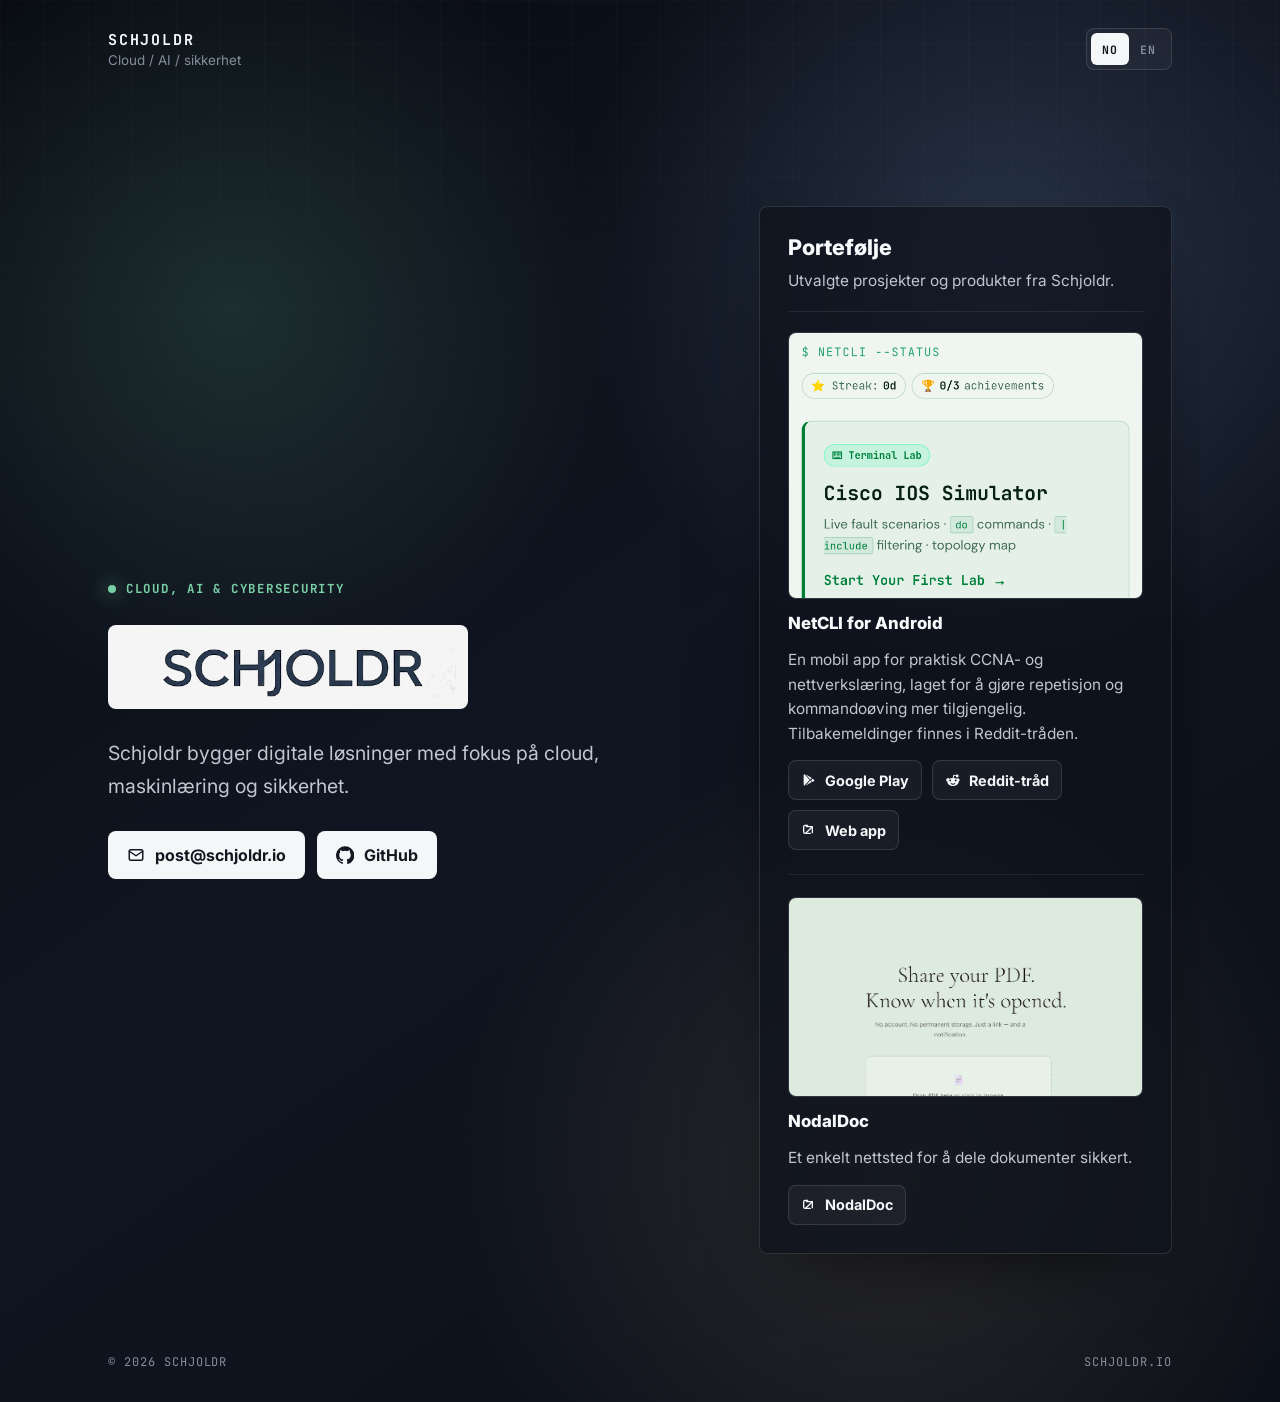
==== index.html @ 34bbbb9c "Move GitHub link to contact actions" ====
<!DOCTYPE html>
<html lang="no">
<head>
  <meta charset="UTF-8" />
  <meta name="viewport" content="width=device-width, initial-scale=1.0" />
  <title>Schjoldr</title>
  <meta name="description" content="Schjoldr bygger digitale løsninger med fokus på cloud, maskinlæring og sikkerhet." />
  <meta name="robots" content="noindex" />

  <meta property="og:title" content="Schjoldr" />
  <meta property="og:description" content="Digitale løsninger med fokus på cloud, maskinlæring og sikkerhet." />
  <meta property="og:type" content="website" />
  <meta property="og:url" content="https://schjoldr.io" />
  <meta property="og:image" content="https://schjoldr.io/assets/images/SCHJOLDR_logo.png" />

  <link rel="icon" type="image/png" href="assets/images/SCHJOLDR_logo.png" />
  <link rel="apple-touch-icon" href="assets/images/SCHJOLDR_logo.png" />

  <link rel="preconnect" href="https://fonts.googleapis.com" />
  <link rel="preconnect" href="https://fonts.gstatic.com" crossorigin />
  <link href="https://fonts.googleapis.com/css2?family=Inter:wght@400;500;600;700;800&family=JetBrains+Mono:wght@500;700&display=swap" rel="stylesheet" />

  <style>
    :root {
      --bg: #0a0d14;
      --panel: rgba(14, 18, 28, 0.72);
      --panel-strong: rgba(243, 239, 230, 0.96);
      --text: #f5f6f8;
      --text-soft: #c1c6d0;
      --text-dim: #858c9c;
      --ink: #141720;
      --border: rgba(255, 255, 255, 0.12);
      --accent: #8ab0e0;
      --gold: #c9b089;
      --green: #7ad0a6;
      --shadow: 0 30px 80px -42px rgba(0, 0, 0, 0.9);
    }

    * {
      box-sizing: border-box;
      margin: 0;
      padding: 0;
    }

    html {
      min-height: 100%;
      background: var(--bg);
    }

    body {
      min-height: 100vh;
      font-family: "Inter", -apple-system, BlinkMacSystemFont, "Segoe UI", sans-serif;
      color: var(--text);
      background:
        radial-gradient(circle at 18% 22%, rgba(122, 208, 166, 0.16), transparent 26%),
        radial-gradient(circle at 78% 18%, rgba(138, 176, 224, 0.20), transparent 28%),
        radial-gradient(circle at 70% 84%, rgba(201, 176, 137, 0.15), transparent 30%),
        linear-gradient(145deg, #080b12 0%, #101521 48%, #0b0f17 100%);
      -webkit-font-smoothing: antialiased;
      overflow-x: hidden;
    }

    body::before {
      content: "";
      position: fixed;
      inset: 0;
      pointer-events: none;
      background-image:
        linear-gradient(rgba(255, 255, 255, 0.035) 1px, transparent 1px),
        linear-gradient(90deg, rgba(255, 255, 255, 0.035) 1px, transparent 1px);
      background-size: 44px 44px;
      mask-image: linear-gradient(to bottom, rgba(0, 0, 0, 0.58), transparent 70%);
    }

    .page {
      position: relative;
      z-index: 1;
      min-height: 100vh;
      display: grid;
      grid-template-rows: auto auto 1fr;
      align-content: start;
      gap: 28px;
      width: 100%;
      max-width: 1120px;
      margin: 0 auto;
      padding: 28px;
      overflow: hidden;
    }

    header,
    footer {
      display: flex;
      align-items: center;
      justify-content: space-between;
      gap: 18px;
    }

    .header-actions {
      display: inline-flex;
      align-items: center;
      gap: 12px;
    }

    .brand {
      display: inline-flex;
      align-items: center;
      color: inherit;
      text-decoration: none;
    }

    .brand-text {
      display: grid;
      gap: 2px;
    }

    .brand-name {
      font-family: "JetBrains Mono", monospace;
      font-size: 0.94rem;
      font-weight: 700;
      letter-spacing: 0.12em;
    }

    .brand-status {
      color: var(--text-dim);
      font-size: 0.84rem;
    }

    .language-toggle {
      display: inline-flex;
      align-items: center;
      min-height: 42px;
      padding: 4px;
      border: 1px solid var(--border);
      border-radius: 8px;
      background: rgba(255, 255, 255, 0.035);
    }

    .language-toggle button {
      min-width: 38px;
      min-height: 32px;
      padding: 0 10px;
      color: var(--text-dim);
      font: 700 0.72rem "JetBrains Mono", monospace;
      letter-spacing: 0.08em;
      text-transform: uppercase;
      border: 0;
      border-radius: 6px;
      background: transparent;
      cursor: pointer;
    }

    .language-toggle button[aria-pressed="true"] {
      color: var(--ink);
      background: var(--text);
    }

    main {
      display: grid;
      align-items: center;
      grid-template-columns: minmax(0, 1.05fr) minmax(320px, 0.75fr);
      gap: clamp(32px, 6vw, 72px);
      padding: clamp(72px, 12vh, 150px) 0 clamp(56px, 8vh, 100px);
    }

    main > * {
      min-width: 0;
    }

    .hero {
      display: grid;
      gap: 28px;
      width: 100%;
    }

    .eyebrow {
      display: inline-flex;
      align-items: center;
      width: fit-content;
      gap: 10px;
      color: var(--green);
      font-family: "JetBrains Mono", monospace;
      font-size: 0.78rem;
      font-weight: 700;
      letter-spacing: 0.14em;
      text-transform: uppercase;
    }

    .eyebrow::before {
      content: "";
      width: 8px;
      height: 8px;
      border-radius: 999px;
      background: var(--green);
      box-shadow: 0 0 18px rgba(122, 208, 166, 0.92);
    }

    h1 {
      max-width: 780px;
      font-size: clamp(3rem, 8vw, 6.6rem);
      line-height: 0.96;
      font-weight: 800;
      letter-spacing: 0;
      overflow-wrap: break-word;
    }

    .highlight {
      color: var(--accent);
    }

    .sr-only {
      position: absolute;
      width: 1px;
      height: 1px;
      padding: 0;
      margin: -1px;
      overflow: hidden;
      clip: rect(0, 0, 0, 0);
      white-space: nowrap;
      border: 0;
    }

    .hero-wordmark {
      display: grid;
      place-items: center;
      width: min(100%, 360px);
      max-width: 100%;
      padding: 10px 12px;
      background: rgba(255, 255, 255, 0.96);
      border-radius: 8px;
      box-shadow: 0 24px 70px -42px rgba(245, 246, 248, 0.55);
      overflow: hidden;
    }

    .hero-wordmark img {
      display: block;
      width: 100%;
      height: auto;
    }

    .lead {
      width: 100%;
      max-width: 620px;
      color: var(--text-soft);
      font-size: clamp(1.05rem, 2vw, 1.22rem);
      line-height: 1.7;
      overflow-wrap: break-word;
    }

    .actions {
      display: flex;
      flex-wrap: wrap;
      gap: 12px;
    }

    .button {
      display: inline-flex;
      align-items: center;
      justify-content: center;
      gap: 10px;
      min-width: 0;
      min-height: 48px;
      padding: 0 18px;
      color: var(--ink);
      background: var(--text);
      border: 1px solid transparent;
      border-radius: 8px;
      font-weight: 700;
      text-decoration: none;
      transition: transform 0.2s ease, box-shadow 0.2s ease, border-color 0.2s ease;
    }

    .button:hover {
      transform: translateY(-2px);
      box-shadow: 0 18px 38px -24px rgba(245, 246, 248, 0.88);
    }

    .button.secondary {
      color: var(--text);
      background: rgba(255, 255, 255, 0.06);
      border-color: var(--border);
    }

    .button.secondary:hover {
      border-color: rgba(138, 176, 224, 0.58);
      box-shadow: 0 18px 38px -24px rgba(138, 176, 224, 0.7);
    }

    .button.pending {
      color: var(--text-dim);
      background: rgba(255, 255, 255, 0.035);
      border-color: rgba(255, 255, 255, 0.08);
      cursor: default;
    }

    .button.pending:hover {
      transform: none;
      box-shadow: none;
    }

    .button svg {
      width: 18px;
      height: 18px;
      flex: 0 0 auto;
    }

    .signal {
      position: relative;
      display: grid;
      gap: 18px;
      align-self: center;
      padding: clamp(18px, 3vw, 28px);
      background: var(--panel);
      border: 1px solid var(--border);
      border-radius: 8px;
      box-shadow: var(--shadow);
      backdrop-filter: blur(18px);
      overflow: hidden;
    }

    .portfolio-header {
      display: grid;
      gap: 8px;
      padding-bottom: 18px;
      border-bottom: 1px solid rgba(255, 255, 255, 0.08);
    }

    .portfolio-header h2 {
      color: #f8fafc;
      font-size: 1.35rem;
      line-height: 1.2;
      font-weight: 800;
      letter-spacing: 0;
    }

    .portfolio-header p {
      color: var(--text-soft);
      font-size: 0.96rem;
      line-height: 1.6;
    }

    .app-card {
      display: grid;
      gap: 14px;
      padding-top: 2px;
    }

    .app-card + .app-card {
      margin-top: 6px;
      border-top: 1px solid rgba(255, 255, 255, 0.08);
      padding-top: 22px;
    }

    .project-image {
      display: block;
      width: 100%;
      aspect-ratio: 16 / 9;
      object-fit: cover;
      object-position: top center;
      border: 1px solid rgba(255, 255, 255, 0.10);
      border-radius: 8px;
      background: rgba(255, 255, 255, 0.04);
    }

    .project-image-phone {
      aspect-ratio: 4 / 3;
      object-position: center 22%;
    }

    .app-card h2 {
      color: #f8fafc;
      font-size: 1.05rem;
      line-height: 1.25;
      font-weight: 800;
      letter-spacing: 0;
    }

    .app-card p {
      color: var(--text-soft);
      font-size: 0.96rem;
      line-height: 1.6;
    }

    .mini-actions {
      display: flex;
      flex-wrap: wrap;
      gap: 10px;
    }

    .mini-link {
      display: inline-flex;
      align-items: center;
      justify-content: center;
      gap: 8px;
      min-height: 40px;
      padding: 0 12px;
      color: var(--text);
      text-decoration: none;
      font-size: 0.9rem;
      font-weight: 700;
      border: 1px solid var(--border);
      border-radius: 8px;
      background: rgba(255, 255, 255, 0.045);
      transition: border-color 0.2s ease, background 0.2s ease, transform 0.2s ease;
    }

    .mini-link:hover {
      transform: translateY(-1px);
      border-color: rgba(122, 208, 166, 0.58);
      background: rgba(122, 208, 166, 0.09);
    }

    .mini-link svg {
      width: 16px;
      height: 16px;
      flex: 0 0 auto;
    }

    footer {
      color: var(--text-dim);
      font-family: "JetBrains Mono", monospace;
      font-size: 0.75rem;
      letter-spacing: 0.08em;
      text-transform: uppercase;
      align-self: end;
      padding-bottom: 4px;
    }

    footer a {
      color: inherit;
      text-decoration: none;
    }

    footer a:hover {
      color: var(--text-soft);
      text-decoration: underline;
      text-underline-offset: 3px;
    }

    @media (max-width: 820px) {
      .page {
        padding: 20px 32px 20px 20px;
      }

      header,
      footer {
        align-items: flex-start;
        flex-direction: column;
      }

      .header-actions {
        align-items: flex-start;
        flex-direction: column;
      }

      main {
        grid-template-columns: 1fr;
        padding: 36px 0 48px;
      }

    }

    @media (max-width: 520px) {
      .actions {
        display: grid;
        grid-template-columns: 1fr;
        width: min(100%, 330px);
      }

      .lead {
        width: min(100%, 330px);
        font-size: 1rem;
        line-height: 1.58;
      }

      h1 {
        font-size: clamp(2.25rem, 10.5vw, 2.85rem);
        line-height: 1.02;
        word-break: normal;
      }

      .hero-wordmark {
        width: min(100%, 300px);
        padding: 8px 10px;
      }

      .button {
        width: 100%;
      }

      .signal {
        width: min(100%, 330px);
      }

    }
  </style>
</head>
<body>
  <div class="page">
    <header>
      <a class="brand" href="https://schjoldr.io" aria-label="Schjoldr forside" data-i18n-attr="aria-label:homeLabel">
        <span class="brand-text">
          <span class="brand-name">SCHJOLDR</span>
          <span class="brand-status" data-i18n="brandStatus">Cloud / AI / sikkerhet</span>
        </span>
      </a>

      <div class="header-actions">
        <div class="language-toggle" aria-label="Velg språk">
          <button type="button" data-lang="no" aria-pressed="true">NO</button>
          <button type="button" data-lang="en" aria-pressed="false">EN</button>
        </div>

      </div>
    </header>

    <main>
      <section class="hero" aria-labelledby="title">
        <p class="eyebrow" data-i18n="eyebrow">CLOUD, AI & CYBERSECURITY</p>
        <h1 id="title" class="sr-only">SCHJOLDR</h1>
        <div class="hero-wordmark" aria-hidden="true">
          <img src="assets/images/SCHJOLDR_wordmark.png" alt="" />
        </div>
        <p class="lead" data-i18n="lead">
          Schjoldr bygger digitale løsninger med fokus på cloud, maskinlæring og sikkerhet.
        </p>

        <div class="actions" aria-label="Lenker" data-i18n-attr="aria-label:linksLabel">
          <a class="button" href="mailto:post@schjoldr.io">
            <svg viewBox="0 0 24 24" fill="none" stroke="currentColor" stroke-width="2" stroke-linecap="round" stroke-linejoin="round" aria-hidden="true">
              <rect x="3" y="5" width="18" height="14" rx="2" />
              <path d="m3 7 9 6 9-6" />
            </svg>
            post@schjoldr.io
          </a>

          <a class="button" href="https://github.com/cgarmann" target="_blank" rel="noopener noreferrer">
            <svg viewBox="0 0 24 24" fill="currentColor" aria-hidden="true">
              <path d="M12 .5a12 12 0 0 0-3.79 23.39c.6.11.82-.26.82-.58v-2.1c-3.34.73-4.04-1.42-4.04-1.42-.55-1.38-1.34-1.75-1.34-1.75-1.09-.74.08-.73.08-.73 1.2.09 1.84 1.24 1.84 1.24 1.07 1.83 2.8 1.3 3.49.99.11-.78.42-1.3.76-1.6-2.67-.3-5.47-1.33-5.47-5.92 0-1.31.47-2.38 1.24-3.22-.13-.3-.54-1.52.11-3.17 0 0 1-.32 3.3 1.23a11.43 11.43 0 0 1 6 0c2.29-1.55 3.3-1.23 3.3-1.23.65 1.65.24 2.87.12 3.17.77.84 1.23 1.91 1.23 3.22 0 4.6-2.81 5.62-5.49 5.92.43.37.82 1.1.82 2.22v3.29c0 .32.21.7.83.58A12 12 0 0 0 12 .5Z" />
            </svg>
            GitHub
          </a>

        </div>
      </section>

      <aside class="signal" aria-label="Portefølje" data-i18n-attr="aria-label:panelLabel">
        <div class="portfolio-header">
          <h2 data-i18n="portfolioTitle">Portefølje</h2>
          <p data-i18n="portfolioDescription">Utvalgte prosjekter og produkter fra Schjoldr.</p>
        </div>

        <div class="app-card">
          <img class="project-image project-image-phone" src="assets/images/netcli-preview.png" alt="NetCLI app forhåndsvisning" data-i18n-attr="alt:netcliImageAlt" />
          <h2 data-i18n="appTitle">NetCLI for Android</h2>
          <p data-i18n="appDescription">
            En mobil app for praktisk CCNA- og nettverkslæring, laget for å gjøre repetisjon og kommandoøving mer tilgjengelig. Tilbakemeldinger finnes i Reddit-tråden.
          </p>
          <div class="mini-actions" aria-label="NetCLI lenker" data-i18n-attr="aria-label:appLinksLabel">
            <a class="mini-link" href="https://play.google.com/store/apps/details?id=io.schjoldr.netcli&amp;pcampaignid=web_share" target="_blank" rel="noopener noreferrer">
              <svg viewBox="0 0 24 24" fill="currentColor" aria-hidden="true">
                <path d="M5.31 3.2A1.55 1.55 0 0 0 4 4.73v14.54c0 .54.28 1.03.74 1.31l8.33-8.4L5.31 3.2Zm8.73 7.99 2.19-2.2L6.67 3.51l7.37 7.68Zm2.2 3.82-2.2-2.2-7.37 7.68 9.57-5.48Zm1.15-4.95-2.38 2.4 2.38 2.4 1.78-1.02a1.55 1.55 0 0 0 0-2.76l-1.78-1.02Z" />
              </svg>
              Google Play
            </a>
            <a class="mini-link" href="https://www.reddit.com/r/ccna/comments/1t78y22/i_wanted_a_better_way_to_study_networking_on_my/" target="_blank" rel="noopener noreferrer">
              <svg viewBox="0 0 24 24" fill="currentColor" aria-hidden="true">
                <path d="M22 12.1a2.7 2.7 0 0 0-4.58-1.94 13.12 13.12 0 0 0-4.33-1.1l.73-3.44 2.39.51a2.1 2.1 0 1 0 .3-1.42l-3.09-.66a.74.74 0 0 0-.88.57l-.94 4.42a13.33 13.33 0 0 0-4.98 1.1A2.7 2.7 0 1 0 3.65 14.5c-.03.18-.05.37-.05.56 0 3.31 3.76 6 8.4 6s8.4-2.69 8.4-6c0-.19-.02-.38-.05-.56A2.7 2.7 0 0 0 22 12.1ZM7.86 14.1a1.38 1.38 0 1 1 0-2.76 1.38 1.38 0 0 1 0 2.76Zm7.36 3.85c-.92.92-2.69.99-3.22.99s-2.3-.07-3.22-.99a.74.74 0 1 1 1.05-1.05c.42.42 1.47.56 2.17.56s1.75-.14 2.17-.56a.74.74 0 0 1 1.05 1.05Zm.92-3.85a1.38 1.38 0 1 1 0-2.76 1.38 1.38 0 0 1 0 2.76Z" />
              </svg>
              <span data-i18n="redditLink">Reddit-tråd</span>
            </a>
            <a class="mini-link" href="https://ciscolearn.schjoldr.io/" target="_blank" rel="noopener noreferrer">
              <svg viewBox="0 0 24 24" fill="none" stroke="currentColor" stroke-width="2" stroke-linecap="round" stroke-linejoin="round" aria-hidden="true">
                <path d="M7 17 17 7" />
                <path d="M8 7h9v9" />
                <path d="M14 17H6a2 2 0 0 1-2-2V7a2 2 0 0 1 2-2h4" />
              </svg>
              Web app
            </a>
          </div>
        </div>

        <div class="app-card">
          <img class="project-image" src="assets/images/nodaldoc-preview.png" alt="NodalDoc forhåndsvisning" data-i18n-attr="alt:nodalImageAlt" />
          <h2 data-i18n="nodalTitle">NodalDoc</h2>
          <p data-i18n="nodalDescription">
            Et enkelt nettsted for å dele dokumenter sikkert.
          </p>
          <div class="mini-actions" aria-label="NodalDoc lenker" data-i18n-attr="aria-label:nodalLinksLabel">
            <a class="mini-link" href="https://www.nodaldoc.io/" target="_blank" rel="noopener noreferrer">
              <svg viewBox="0 0 24 24" fill="none" stroke="currentColor" stroke-width="2" stroke-linecap="round" stroke-linejoin="round" aria-hidden="true">
                <path d="M7 17 17 7" />
                <path d="M8 7h9v9" />
                <path d="M14 17H6a2 2 0 0 1-2-2V7a2 2 0 0 1 2-2h4" />
              </svg>
              NodalDoc
            </a>
          </div>
        </div>
      </aside>
    </main>

    <footer>
      <span>© 2026 SCHJOLDR</span>
      <span>schjoldr.io</span>
    </footer>
  </div>
  <script>
    const translations = {
      no: {
        documentTitle: "Schjoldr",
        metaDescription: "Schjoldr bygger digitale løsninger med fokus på cloud, maskinlæring og sikkerhet.",
        brandStatus: "Cloud / AI / sikkerhet",
        eyebrow: "CLOUD, AI & CYBERSECURITY",
        lead: "Schjoldr bygger digitale løsninger med fokus på cloud, maskinlæring og sikkerhet.",
        portfolioTitle: "Portefølje",
        portfolioDescription: "Utvalgte prosjekter og produkter fra Schjoldr.",
        appTitle: "NetCLI for Android",
        appDescription: "En mobil app for praktisk CCNA- og nettverkslæring, laget for å gjøre repetisjon og kommandoøving mer tilgjengelig. Tilbakemeldinger finnes i Reddit-tråden.",
        netcliImageAlt: "NetCLI app forhåndsvisning",
        redditLink: "Reddit-tråd",
        appLinksLabel: "NetCLI lenker",
        nodalTitle: "NodalDoc",
        nodalDescription: "Et enkelt nettsted for å dele dokumenter sikkert.",
        nodalImageAlt: "NodalDoc forhåndsvisning",
        nodalLinksLabel: "NodalDoc lenker",
        linksLabel: "Lenker",
        languageLabel: "Velg språk",
        homeLabel: "Schjoldr forside",
        panelLabel: "Portefølje"
      },
      en: {
        documentTitle: "Schjoldr",
        metaDescription: "Schjoldr builds digital solutions with a focus on cloud, machine learning, and security.",
        brandStatus: "Cloud / AI / security",
        eyebrow: "CLOUD, AI & CYBERSECURITY",
        lead: "Schjoldr builds digital solutions with a focus on cloud, machine learning, and security.",
        portfolioTitle: "Portfolio",
        portfolioDescription: "Selected projects and products from Schjoldr.",
        appTitle: "NetCLI for Android",
        appDescription: "A mobile app for practical CCNA networking study, built to make review and command practice easier to access. User feedback is available in the Reddit thread.",
        netcliImageAlt: "NetCLI app preview",
        redditLink: "Reddit thread",
        appLinksLabel: "NetCLI links",
        nodalTitle: "NodalDoc",
        nodalDescription: "A lightweight site for sharing documents clearly and securely.",
        nodalImageAlt: "NodalDoc preview",
        nodalLinksLabel: "NodalDoc links",
        linksLabel: "Links",
        languageLabel: "Choose language",
        homeLabel: "Schjoldr home",
        panelLabel: "Portfolio"
      }
    };

    const languageButtons = document.querySelectorAll("[data-lang]");
    const metaDescription = document.querySelector('meta[name="description"]');

    function setLanguage(language) {
      const selected = translations[language] ? language : "no";
      const copy = translations[selected];

      document.documentElement.lang = selected;
      document.title = copy.documentTitle;
      metaDescription?.setAttribute("content", copy.metaDescription);

      document.querySelectorAll("[data-i18n]").forEach((element) => {
        element.textContent = copy[element.dataset.i18n];
      });

      document.querySelectorAll("[data-i18n-attr]").forEach((element) => {
        element.dataset.i18nAttr.split(",").forEach((pair) => {
          const [attribute, key] = pair.split(":");
          element.setAttribute(attribute, copy[key]);
        });
      });

      document.querySelector(".language-toggle")?.setAttribute("aria-label", copy.languageLabel);

      languageButtons.forEach((button) => {
        button.setAttribute("aria-pressed", String(button.dataset.lang === selected));
      });

      localStorage.setItem("schjoldr-language", selected);
    }

    languageButtons.forEach((button) => {
      button.addEventListener("click", () => setLanguage(button.dataset.lang));
    });

    setLanguage(localStorage.getItem("schjoldr-language") || "no");
  </script>
</body>
</html>
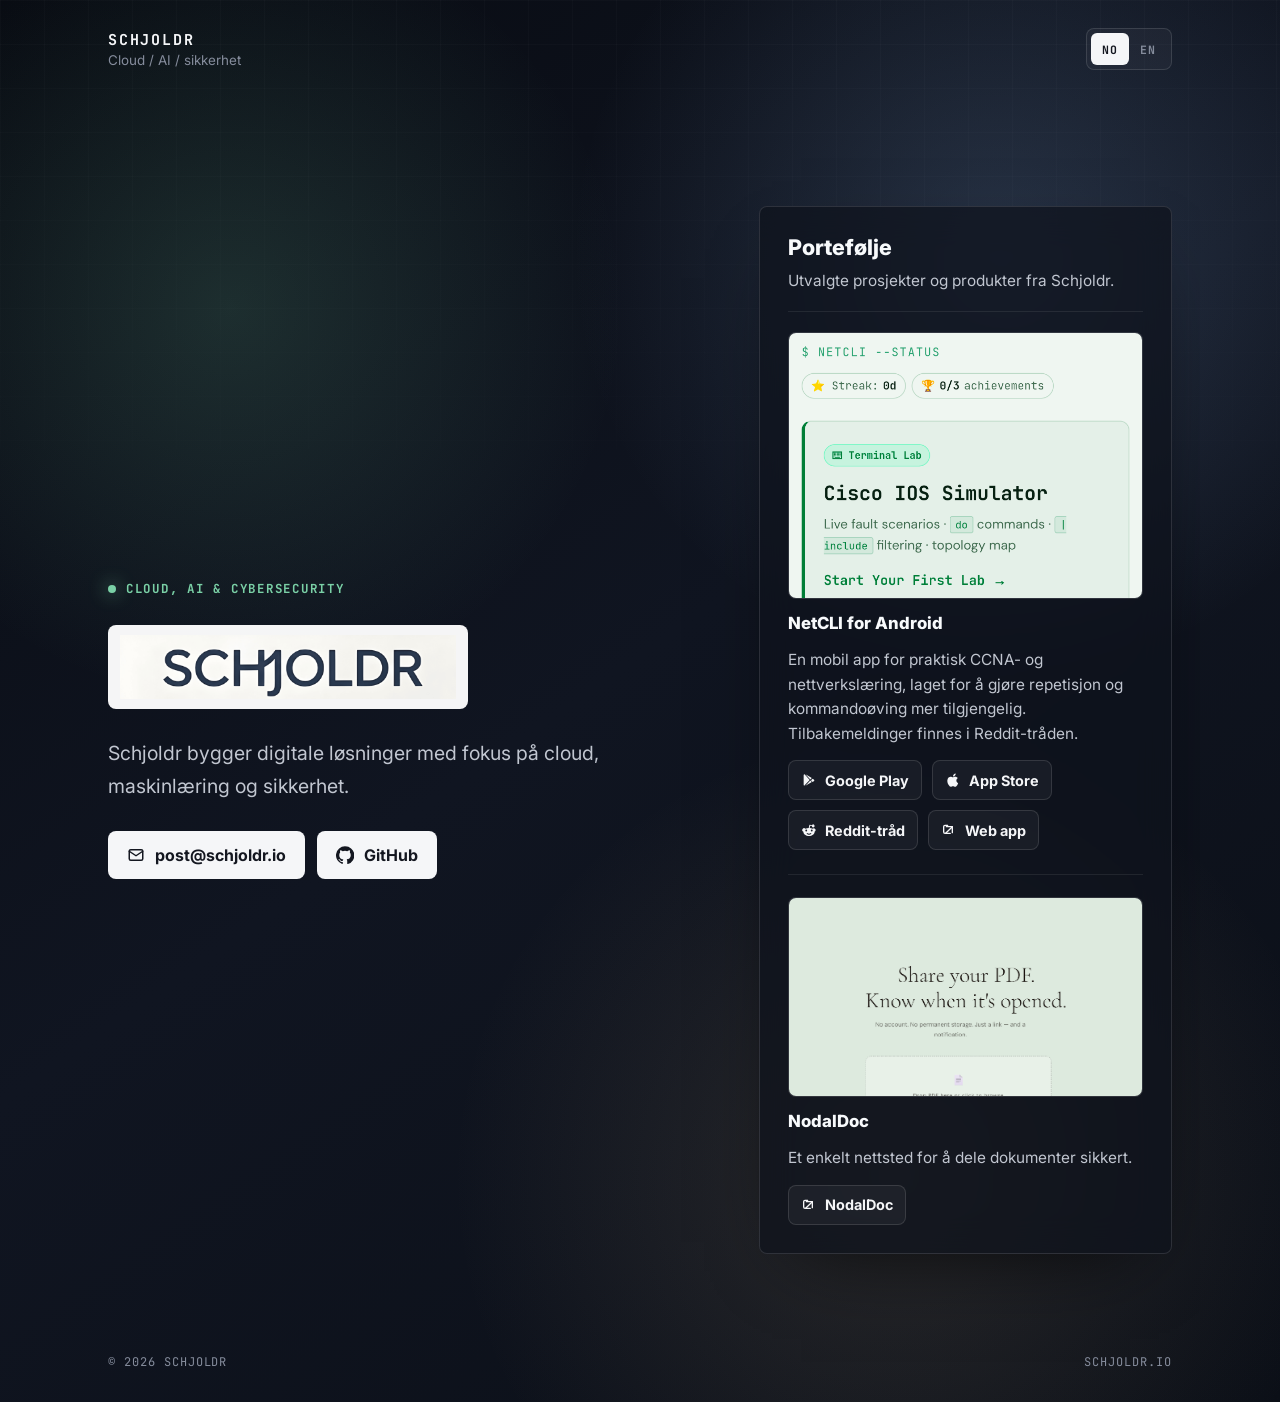
==== commit 8517f62c: "Add NetCLI App Store link" ====
--- a/index.html
+++ b/index.html
@@ -561,6 +561,12 @@
                 <path d="M5.31 3.2A1.55 1.55 0 0 0 4 4.73v14.54c0 .54.28 1.03.74 1.31l8.33-8.4L5.31 3.2Zm8.73 7.99 2.19-2.2L6.67 3.51l7.37 7.68Zm2.2 3.82-2.2-2.2-7.37 7.68 9.57-5.48Zm1.15-4.95-2.38 2.4 2.38 2.4 1.78-1.02a1.55 1.55 0 0 0 0-2.76l-1.78-1.02Z" />
               </svg>
               Google Play
+            </a>
+            <a class="mini-link" href="https://apps.apple.com/app/netcli-network-cli-trainer/id6770298746" target="_blank" rel="noopener noreferrer">
+              <svg viewBox="0 0 24 24" fill="currentColor" aria-hidden="true">
+                <path d="M17.05 12.86c-.03-2.54 2.08-3.77 2.18-3.83-1.19-1.74-3.03-1.98-3.67-2-1.55-.16-3.05.93-3.84.93-.8 0-2.02-.91-3.32-.88-1.68.03-3.25.99-4.11 2.51-1.77 3.07-.45 7.59 1.25 10.07.85 1.21 1.84 2.57 3.14 2.52 1.27-.05 1.74-.81 3.27-.81 1.52 0 1.96.81 3.31.78 1.36-.02 2.22-1.22 3.04-2.44.98-1.39 1.38-2.77 1.4-2.84-.03-.01-2.66-1.02-2.69-4.01Zm-2.06-7.5c.69-.86 1.16-2.03 1.03-3.21-1 .04-2.25.69-2.98 1.54-.64.74-1.21 1.96-1.06 3.1 1.13.09 2.28-.57 2.99-1.43Z" />
+              </svg>
+              App Store
             </a>
             <a class="mini-link" href="https://www.reddit.com/r/ccna/comments/1t78y22/i_wanted_a_better_way_to_study_networking_on_my/" target="_blank" rel="noopener noreferrer">
               <svg viewBox="0 0 24 24" fill="currentColor" aria-hidden="true">
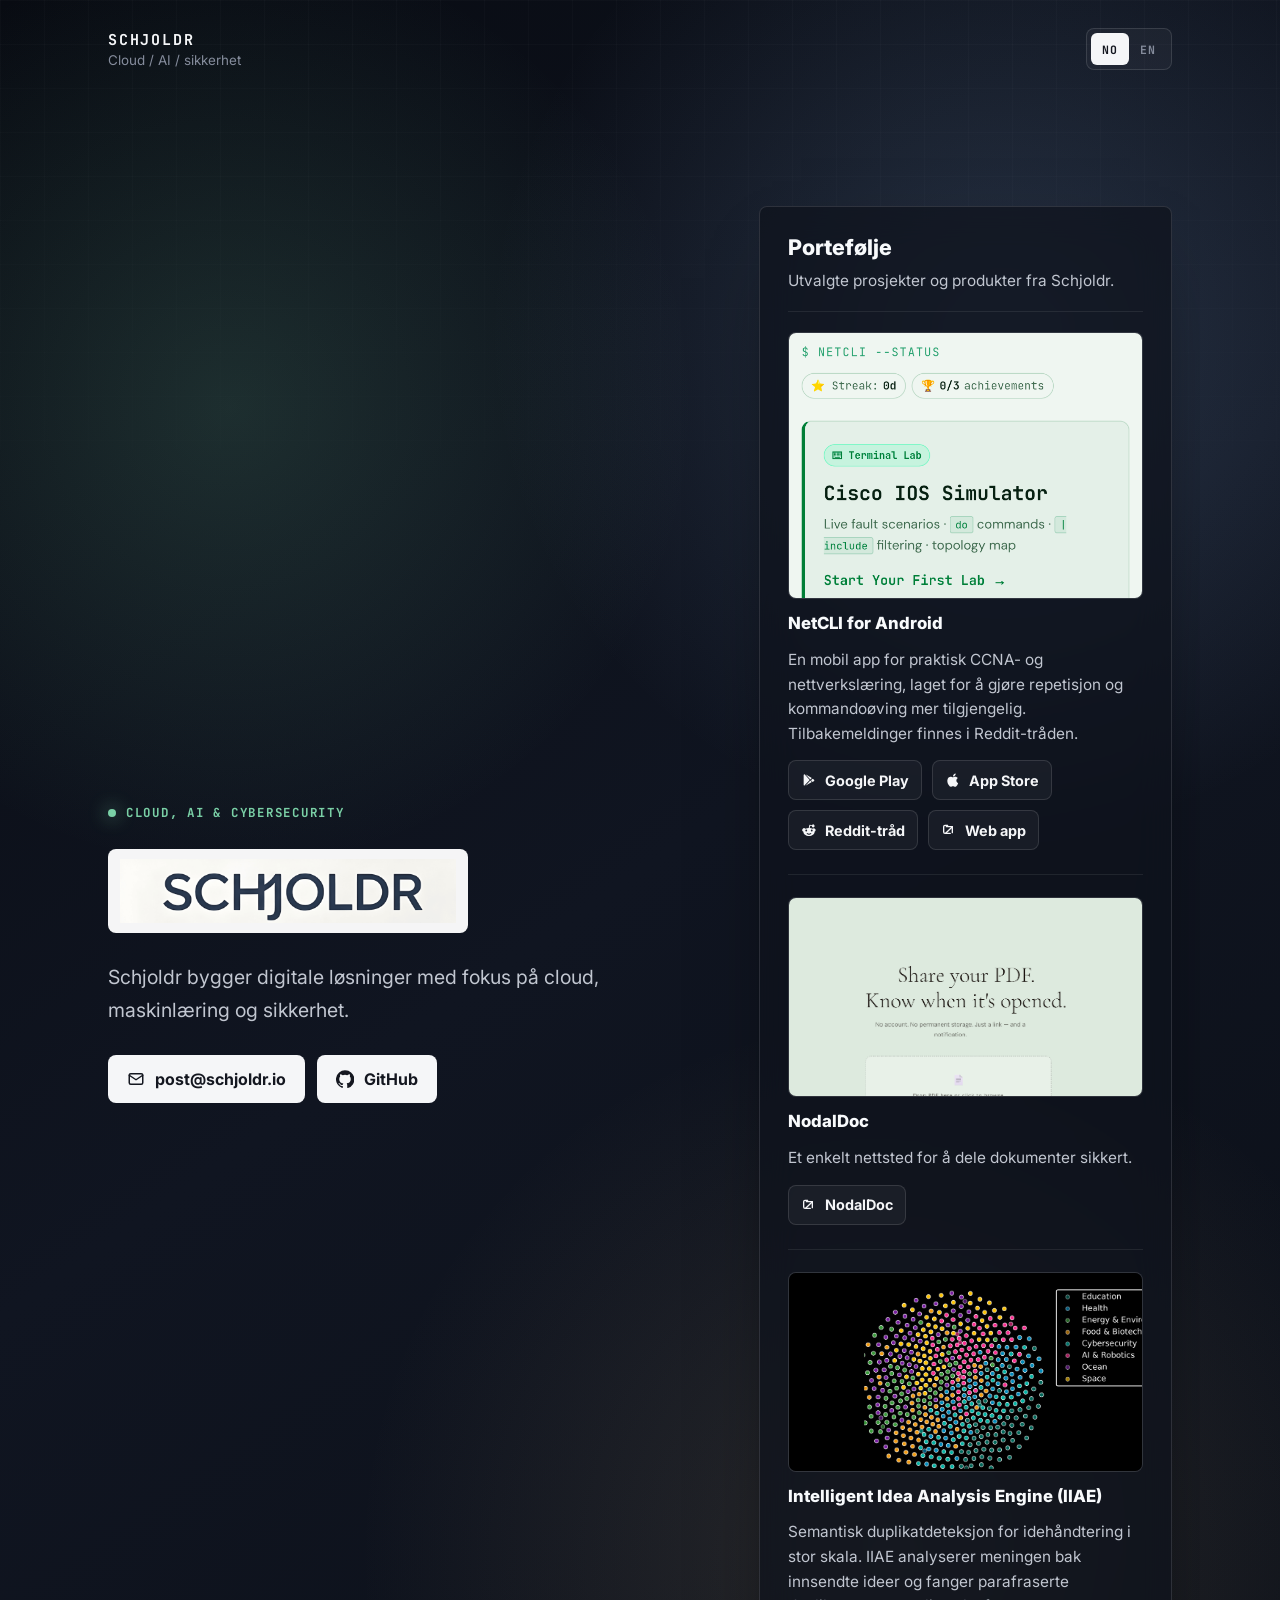
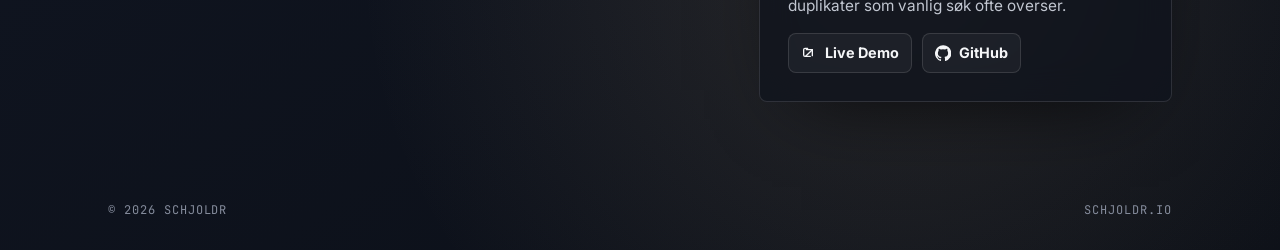
==== commit 60fb946b: "Add IIAE portfolio card" ====
--- a/index.html
+++ b/index.html
@@ -602,6 +602,30 @@
             </a>
           </div>
         </div>
+
+        <div class="app-card">
+          <img class="project-image" src="assets/images/iiae-preview.png" alt="IIAE ideanalyse forhåndsvisning" data-i18n-attr="alt:iiaeImageAlt" />
+          <h2 data-i18n="iiaeTitle">Intelligent Idea Analysis Engine (IIAE)</h2>
+          <p data-i18n="iiaeDescription">
+            Semantisk duplikatdeteksjon for idehåndtering i stor skala. IIAE analyserer meningen bak innsendte ideer og fanger parafraserte duplikater som vanlig søk ofte overser.
+          </p>
+          <div class="mini-actions" aria-label="IIAE lenker" data-i18n-attr="aria-label:iiaeLinksLabel">
+            <a class="mini-link" href="https://intelengine.streamlit.app/" target="_blank" rel="noopener noreferrer">
+              <svg viewBox="0 0 24 24" fill="none" stroke="currentColor" stroke-width="2" stroke-linecap="round" stroke-linejoin="round" aria-hidden="true">
+                <path d="M7 17 17 7" />
+                <path d="M8 7h9v9" />
+                <path d="M14 17H6a2 2 0 0 1-2-2V7a2 2 0 0 1 2-2h4" />
+              </svg>
+              Live Demo
+            </a>
+            <a class="mini-link" href="https://github.com/cgarmann/Intelligent-Idea-Analysis-Engine-IIAE" target="_blank" rel="noopener noreferrer">
+              <svg viewBox="0 0 24 24" fill="currentColor" aria-hidden="true">
+                <path d="M12 .5a12 12 0 0 0-3.79 23.39c.6.11.82-.26.82-.58v-2.1c-3.34.73-4.04-1.42-4.04-1.42-.55-1.38-1.34-1.75-1.34-1.75-1.09-.74.08-.73.08-.73 1.2.09 1.84 1.24 1.84 1.24 1.07 1.83 2.8 1.3 3.49.99.11-.78.42-1.3.76-1.6-2.67-.3-5.47-1.33-5.47-5.92 0-1.31.47-2.38 1.24-3.22-.13-.3-.54-1.52.11-3.17 0 0 1-.32 3.3 1.23a11.43 11.43 0 0 1 6 0c2.29-1.55 3.3-1.23 3.3-1.23.65 1.65.24 2.87.12 3.17.77.84 1.23 1.91 1.23 3.22 0 4.6-2.81 5.62-5.49 5.92.43.37.82 1.1.82 2.22v3.29c0 .32.21.7.83.58A12 12 0 0 0 12 .5Z" />
+              </svg>
+              GitHub
+            </a>
+          </div>
+        </div>
       </aside>
     </main>
 
@@ -629,6 +653,10 @@
         nodalDescription: "Et enkelt nettsted for å dele dokumenter sikkert.",
         nodalImageAlt: "NodalDoc forhåndsvisning",
         nodalLinksLabel: "NodalDoc lenker",
+        iiaeTitle: "Intelligent Idea Analysis Engine (IIAE)",
+        iiaeDescription: "Semantisk duplikatdeteksjon for idehåndtering i stor skala. IIAE analyserer meningen bak innsendte ideer og fanger parafraserte duplikater som vanlig søk ofte overser.",
+        iiaeImageAlt: "IIAE ideanalyse forhåndsvisning",
+        iiaeLinksLabel: "IIAE lenker",
         linksLabel: "Lenker",
         languageLabel: "Velg språk",
         homeLabel: "Schjoldr forside",
@@ -651,6 +679,10 @@
         nodalDescription: "A lightweight site for sharing documents clearly and securely.",
         nodalImageAlt: "NodalDoc preview",
         nodalLinksLabel: "NodalDoc links",
+        iiaeTitle: "Intelligent Idea Analysis Engine (IIAE)",
+        iiaeDescription: "Semantic duplicate detection for idea management at scale. IIAE analyzes the meaning of submitted ideas and catches paraphrased duplicates that keyword search often misses.",
+        iiaeImageAlt: "IIAE idea analysis preview",
+        iiaeLinksLabel: "IIAE links",
         linksLabel: "Links",
         languageLabel: "Choose language",
         homeLabel: "Schjoldr home",
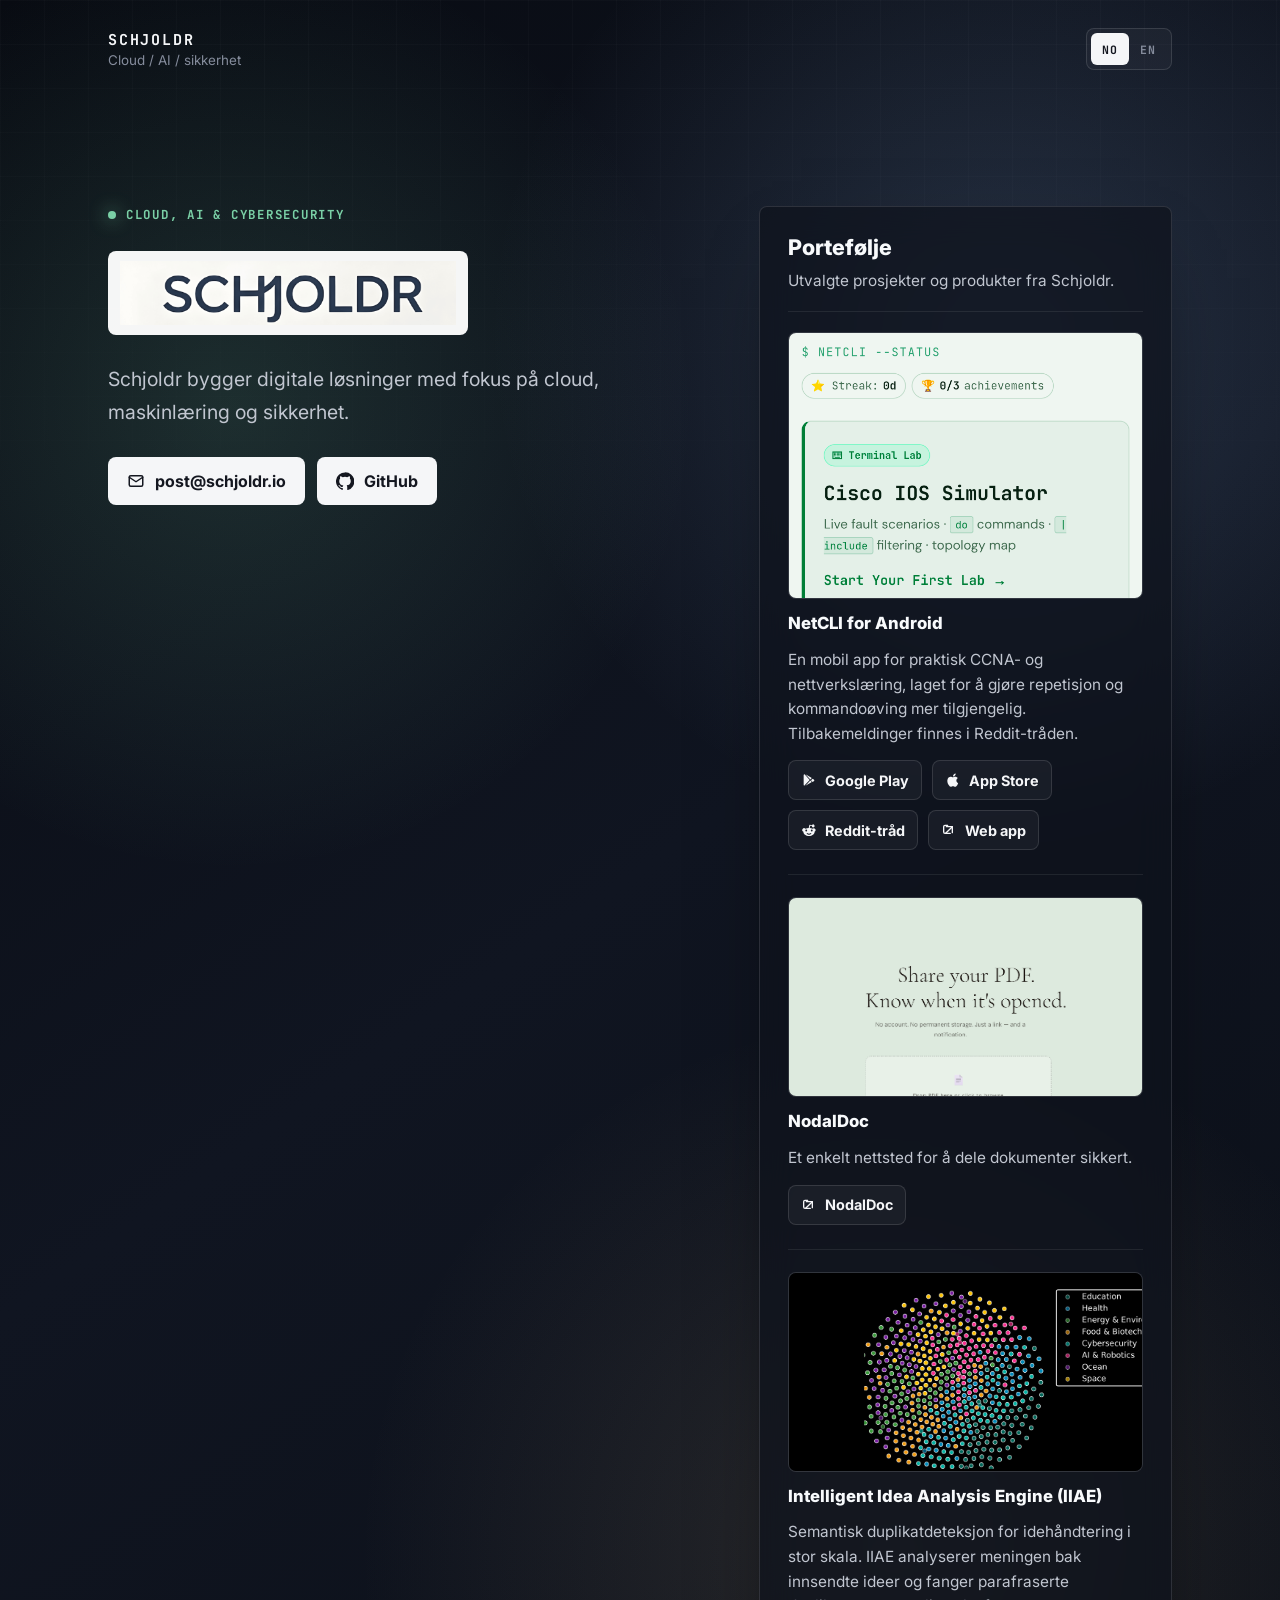
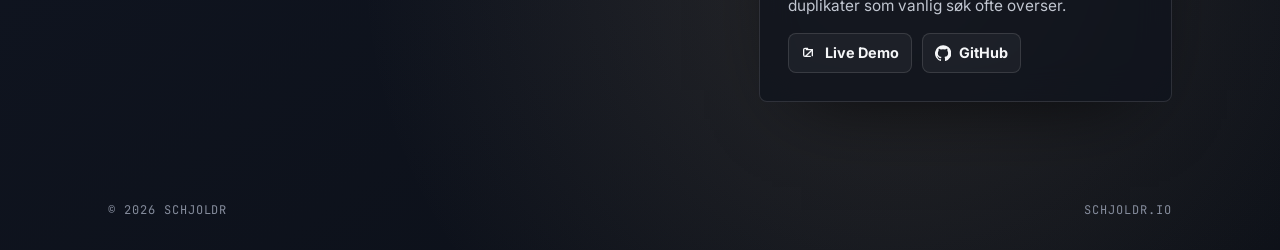
==== commit e2b40497: "Fix portfolio overflow visibility" ====
--- a/index.html
+++ b/index.html
@@ -84,7 +84,7 @@
       max-width: 1120px;
       margin: 0 auto;
       padding: 28px;
-      overflow: hidden;
+      overflow: visible;
     }
 
     header,
@@ -156,7 +156,7 @@
 
     main {
       display: grid;
-      align-items: center;
+      align-items: start;
       grid-template-columns: minmax(0, 1.05fr) minmax(320px, 0.75fr);
       gap: clamp(32px, 6vw, 72px);
       padding: clamp(72px, 12vh, 150px) 0 clamp(56px, 8vh, 100px);
@@ -307,7 +307,7 @@
       position: relative;
       display: grid;
       gap: 18px;
-      align-self: center;
+      align-self: start;
       padding: clamp(18px, 3vw, 28px);
       background: var(--panel);
       border: 1px solid var(--border);
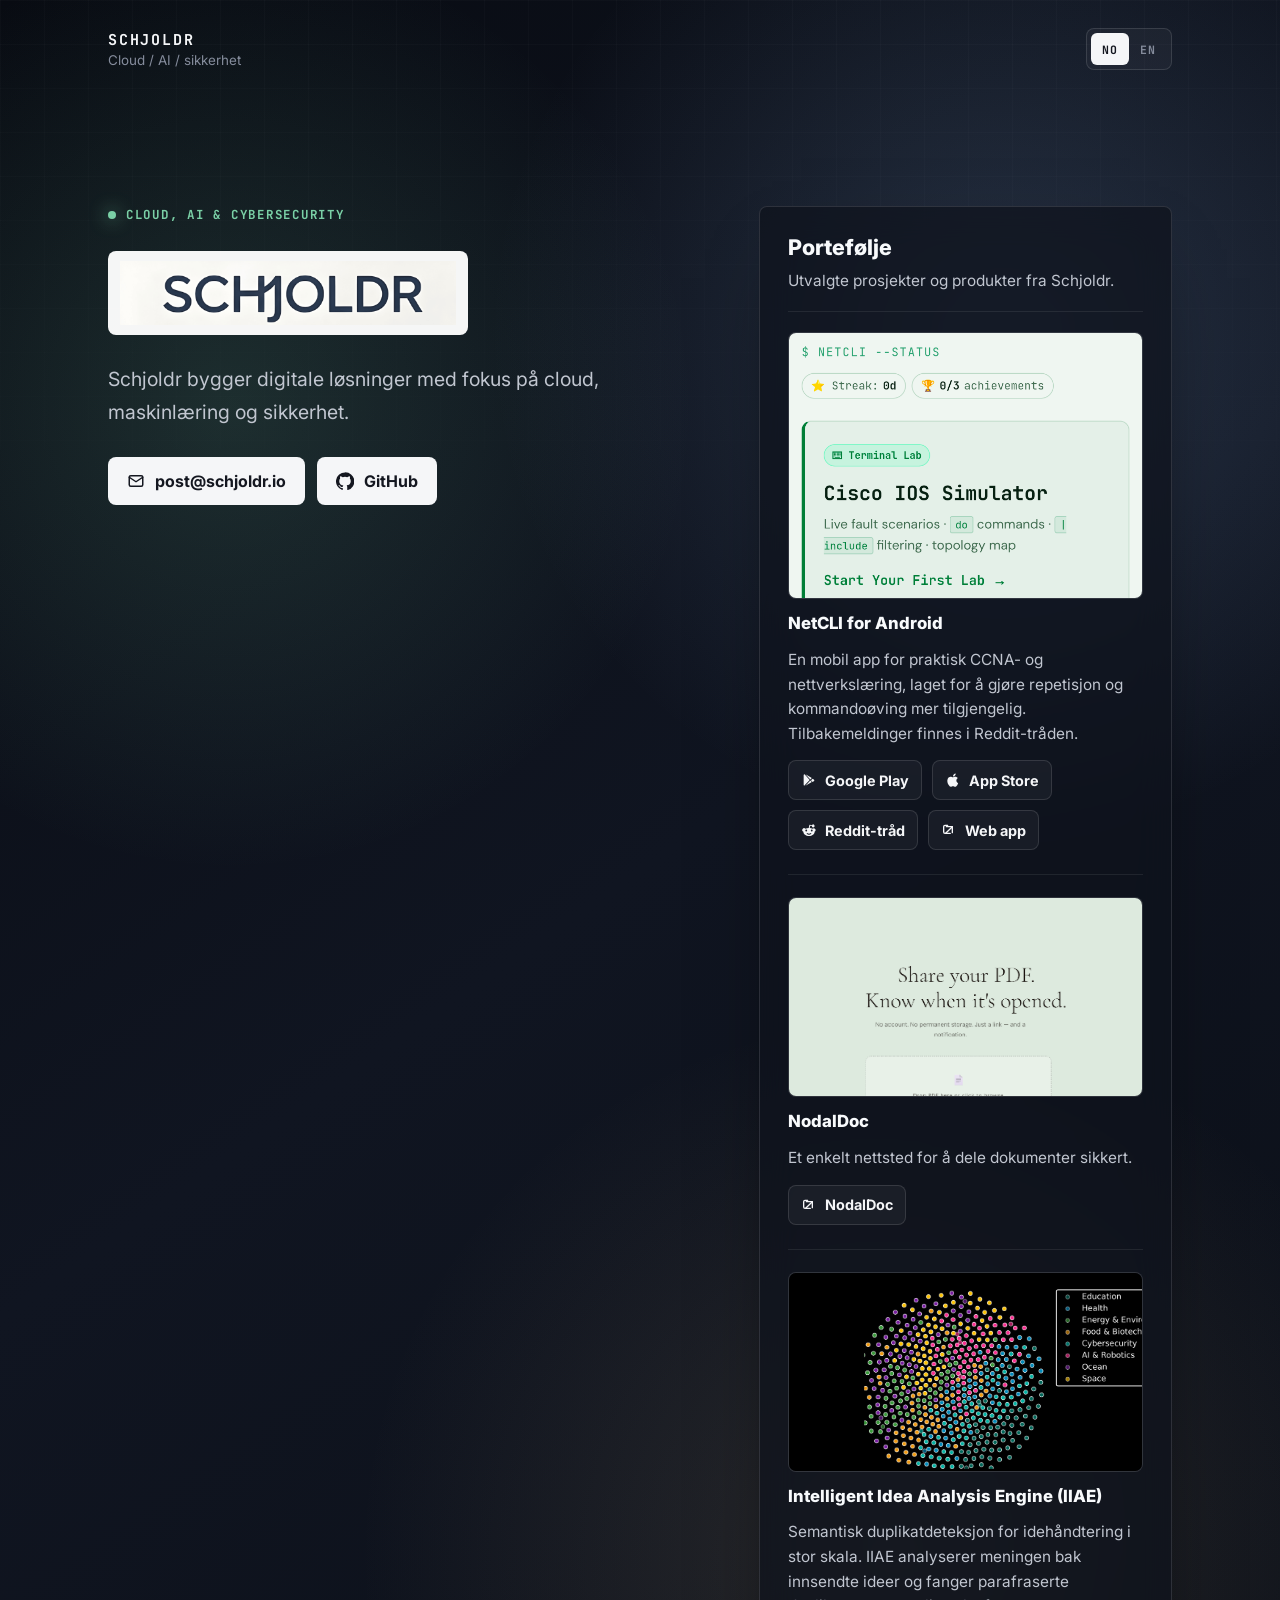
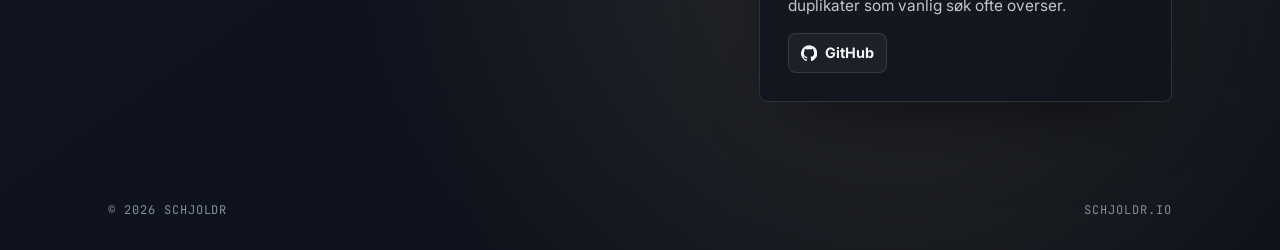
==== commit d2898d2d: "Align hero column and remove IIAE demo link" ====
--- a/index.html
+++ b/index.html
@@ -168,6 +168,7 @@
 
     .hero {
       display: grid;
+      align-self: start;
       gap: 28px;
       width: 100%;
     }
@@ -610,14 +611,6 @@
             Semantisk duplikatdeteksjon for idehåndtering i stor skala. IIAE analyserer meningen bak innsendte ideer og fanger parafraserte duplikater som vanlig søk ofte overser.
           </p>
           <div class="mini-actions" aria-label="IIAE lenker" data-i18n-attr="aria-label:iiaeLinksLabel">
-            <a class="mini-link" href="https://intelengine.streamlit.app/" target="_blank" rel="noopener noreferrer">
-              <svg viewBox="0 0 24 24" fill="none" stroke="currentColor" stroke-width="2" stroke-linecap="round" stroke-linejoin="round" aria-hidden="true">
-                <path d="M7 17 17 7" />
-                <path d="M8 7h9v9" />
-                <path d="M14 17H6a2 2 0 0 1-2-2V7a2 2 0 0 1 2-2h4" />
-              </svg>
-              Live Demo
-            </a>
             <a class="mini-link" href="https://github.com/cgarmann/Intelligent-Idea-Analysis-Engine-IIAE" target="_blank" rel="noopener noreferrer">
               <svg viewBox="0 0 24 24" fill="currentColor" aria-hidden="true">
                 <path d="M12 .5a12 12 0 0 0-3.79 23.39c.6.11.82-.26.82-.58v-2.1c-3.34.73-4.04-1.42-4.04-1.42-.55-1.38-1.34-1.75-1.34-1.75-1.09-.74.08-.73.08-.73 1.2.09 1.84 1.24 1.84 1.24 1.07 1.83 2.8 1.3 3.49.99.11-.78.42-1.3.76-1.6-2.67-.3-5.47-1.33-5.47-5.92 0-1.31.47-2.38 1.24-3.22-.13-.3-.54-1.52.11-3.17 0 0 1-.32 3.3 1.23a11.43 11.43 0 0 1 6 0c2.29-1.55 3.3-1.23 3.3-1.23.65 1.65.24 2.87.12 3.17.77.84 1.23 1.91 1.23 3.22 0 4.6-2.81 5.62-5.49 5.92.43.37.82 1.1.82 2.22v3.29c0 .32.21.7.83.58A12 12 0 0 0 12 .5Z" />
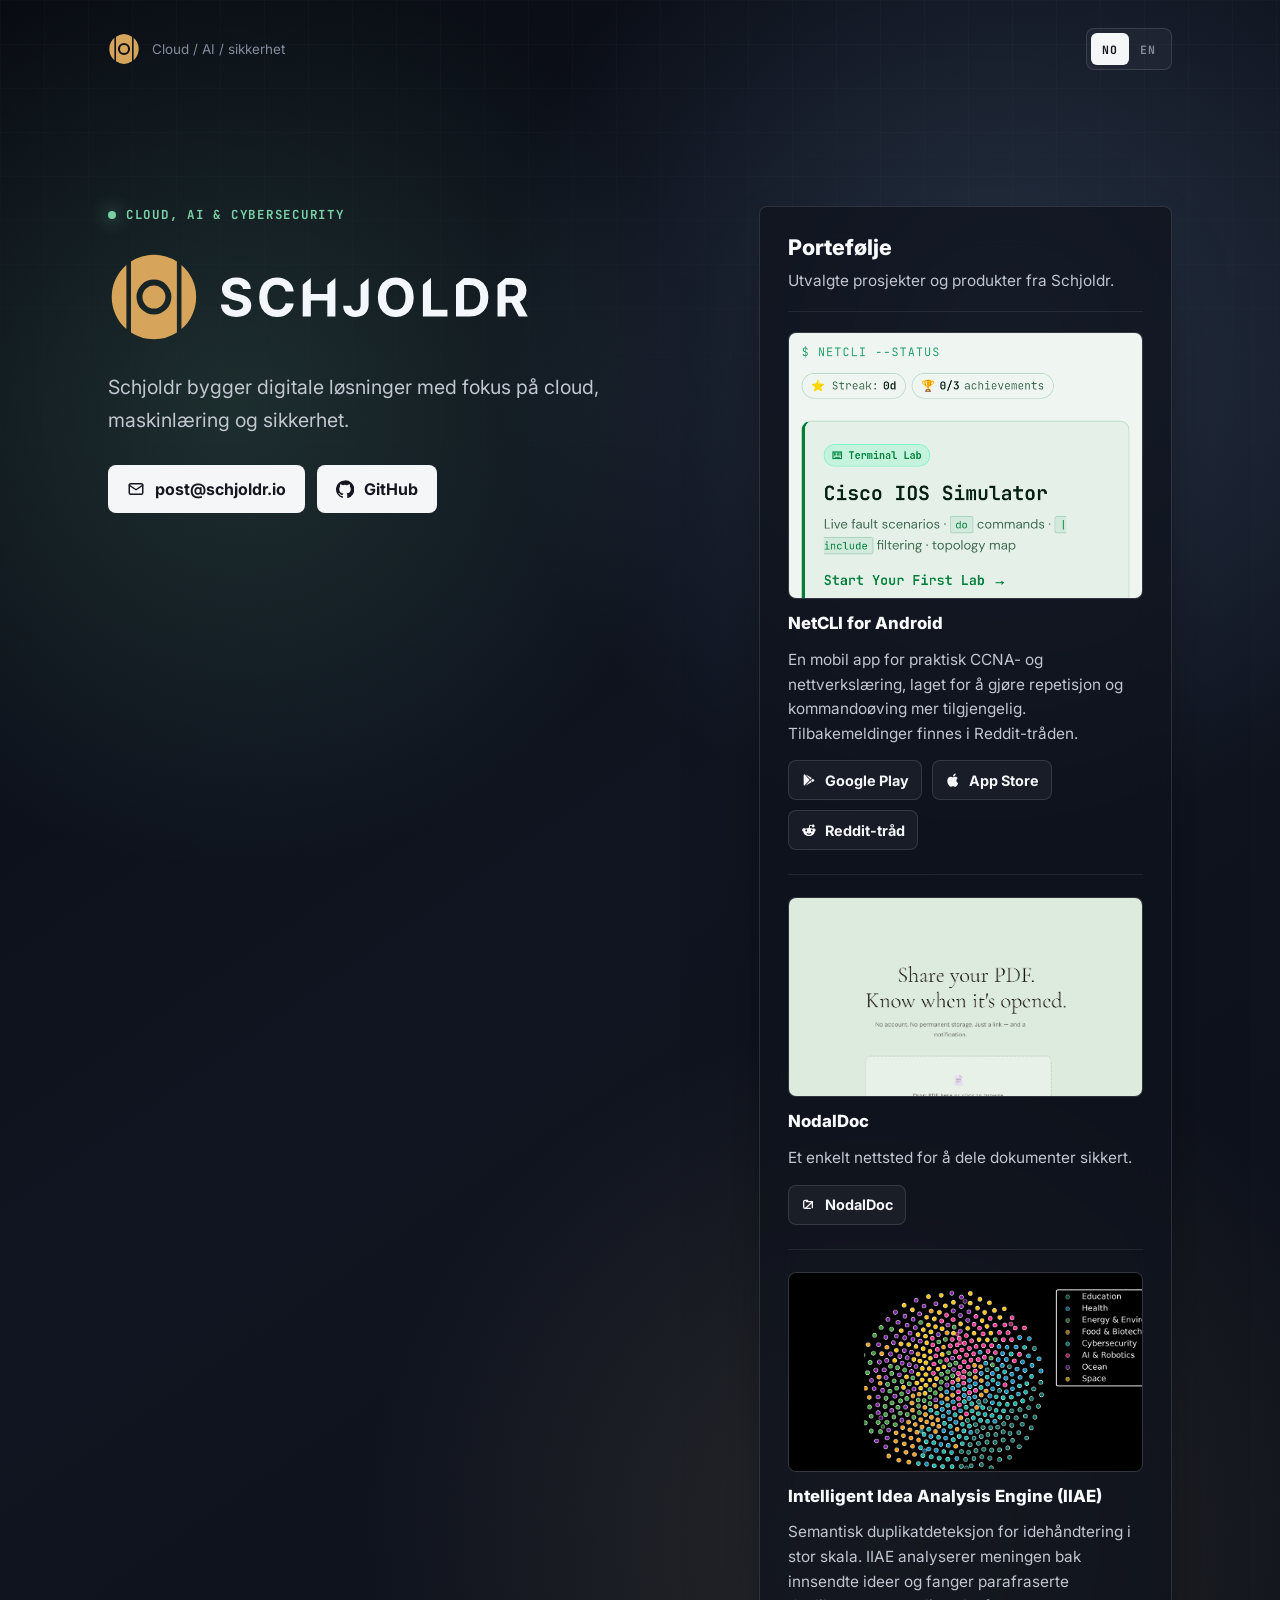
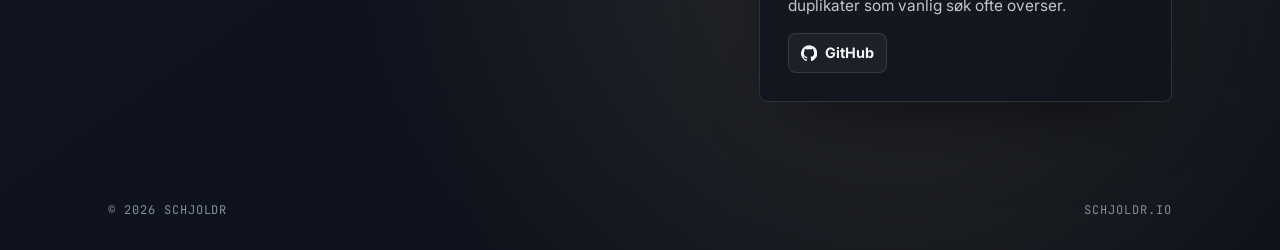
==== commit 22e63448: "Forside: ny logo uten hvit boks, nytt favicon, fjern død Web app-lenke" ====
--- a/index.html
+++ b/index.html
@@ -11,10 +11,13 @@
   <meta property="og:description" content="Digitale løsninger med fokus på cloud, maskinlæring og sikkerhet." />
   <meta property="og:type" content="website" />
   <meta property="og:url" content="https://schjoldr.io" />
-  <meta property="og:image" content="https://schjoldr.io/assets/images/SCHJOLDR_logo.png" />
-
-  <link rel="icon" type="image/png" href="assets/images/SCHJOLDR_logo.png" />
-  <link rel="apple-touch-icon" href="assets/images/SCHJOLDR_logo.png" />
+  <meta property="og:image" content="https://schjoldr.io/assets/brand/og-image.png" />
+  <meta property="og:image:width" content="1200" />
+  <meta property="og:image:height" content="630" />
+
+  <link rel="icon" href="assets/brand/favicon.ico" sizes="any" />
+  <link rel="icon" type="image/svg+xml" href="assets/brand/favicon.svg" />
+  <link rel="apple-touch-icon" href="assets/brand/icon-180.png" />
 
   <link rel="preconnect" href="https://fonts.googleapis.com" />
   <link rel="preconnect" href="https://fonts.gstatic.com" crossorigin />
@@ -104,20 +107,15 @@
     .brand {
       display: inline-flex;
       align-items: center;
+      gap: 12px;
       color: inherit;
       text-decoration: none;
     }
 
-    .brand-text {
-      display: grid;
-      gap: 2px;
-    }
-
-    .brand-name {
-      font-family: "JetBrains Mono", monospace;
-      font-size: 0.94rem;
-      font-weight: 700;
-      letter-spacing: 0.12em;
+    .brand-mark {
+      display: block;
+      width: 32px;
+      height: 32px;
     }
 
     .brand-status {
@@ -221,15 +219,8 @@
     }
 
     .hero-wordmark {
-      display: grid;
-      place-items: center;
-      width: min(100%, 360px);
+      width: min(100%, 420px);
       max-width: 100%;
-      padding: 10px 12px;
-      background: rgba(255, 255, 255, 0.96);
-      border-radius: 8px;
-      box-shadow: 0 24px 70px -42px rgba(245, 246, 248, 0.55);
-      overflow: hidden;
     }
 
     .hero-wordmark img {
@@ -481,7 +472,6 @@
 
       .hero-wordmark {
         width: min(100%, 300px);
-        padding: 8px 10px;
       }
 
       .button {
@@ -499,10 +489,8 @@
   <div class="page">
     <header>
       <a class="brand" href="https://schjoldr.io" aria-label="Schjoldr forside" data-i18n-attr="aria-label:homeLabel">
-        <span class="brand-text">
-          <span class="brand-name">SCHJOLDR</span>
-          <span class="brand-status" data-i18n="brandStatus">Cloud / AI / sikkerhet</span>
-        </span>
+        <img class="brand-mark" src="assets/brand/mark-on-dark.svg" alt="" width="32" height="32" />
+        <span class="brand-status" data-i18n="brandStatus">Cloud / AI / sikkerhet</span>
       </a>
 
       <div class="header-actions">
@@ -519,7 +507,7 @@
         <p class="eyebrow" data-i18n="eyebrow">CLOUD, AI & CYBERSECURITY</p>
         <h1 id="title" class="sr-only">SCHJOLDR</h1>
         <div class="hero-wordmark" aria-hidden="true">
-          <img src="assets/images/SCHJOLDR_wordmark.png" alt="" />
+          <img src="assets/brand/lockup-on-dark.svg" alt="" width="796" height="174" />
         </div>
         <p class="lead" data-i18n="lead">
           Schjoldr bygger digitale løsninger med fokus på cloud, maskinlæring og sikkerhet.
@@ -574,14 +562,6 @@
                 <path d="M22 12.1a2.7 2.7 0 0 0-4.58-1.94 13.12 13.12 0 0 0-4.33-1.1l.73-3.44 2.39.51a2.1 2.1 0 1 0 .3-1.42l-3.09-.66a.74.74 0 0 0-.88.57l-.94 4.42a13.33 13.33 0 0 0-4.98 1.1A2.7 2.7 0 1 0 3.65 14.5c-.03.18-.05.37-.05.56 0 3.31 3.76 6 8.4 6s8.4-2.69 8.4-6c0-.19-.02-.38-.05-.56A2.7 2.7 0 0 0 22 12.1ZM7.86 14.1a1.38 1.38 0 1 1 0-2.76 1.38 1.38 0 0 1 0 2.76Zm7.36 3.85c-.92.92-2.69.99-3.22.99s-2.3-.07-3.22-.99a.74.74 0 1 1 1.05-1.05c.42.42 1.47.56 2.17.56s1.75-.14 2.17-.56a.74.74 0 0 1 1.05 1.05Zm.92-3.85a1.38 1.38 0 1 1 0-2.76 1.38 1.38 0 0 1 0 2.76Z" />
               </svg>
               <span data-i18n="redditLink">Reddit-tråd</span>
-            </a>
-            <a class="mini-link" href="https://ciscolearn.schjoldr.io/" target="_blank" rel="noopener noreferrer">
-              <svg viewBox="0 0 24 24" fill="none" stroke="currentColor" stroke-width="2" stroke-linecap="round" stroke-linejoin="round" aria-hidden="true">
-                <path d="M7 17 17 7" />
-                <path d="M8 7h9v9" />
-                <path d="M14 17H6a2 2 0 0 1-2-2V7a2 2 0 0 1 2-2h4" />
-              </svg>
-              Web app
             </a>
           </div>
         </div>
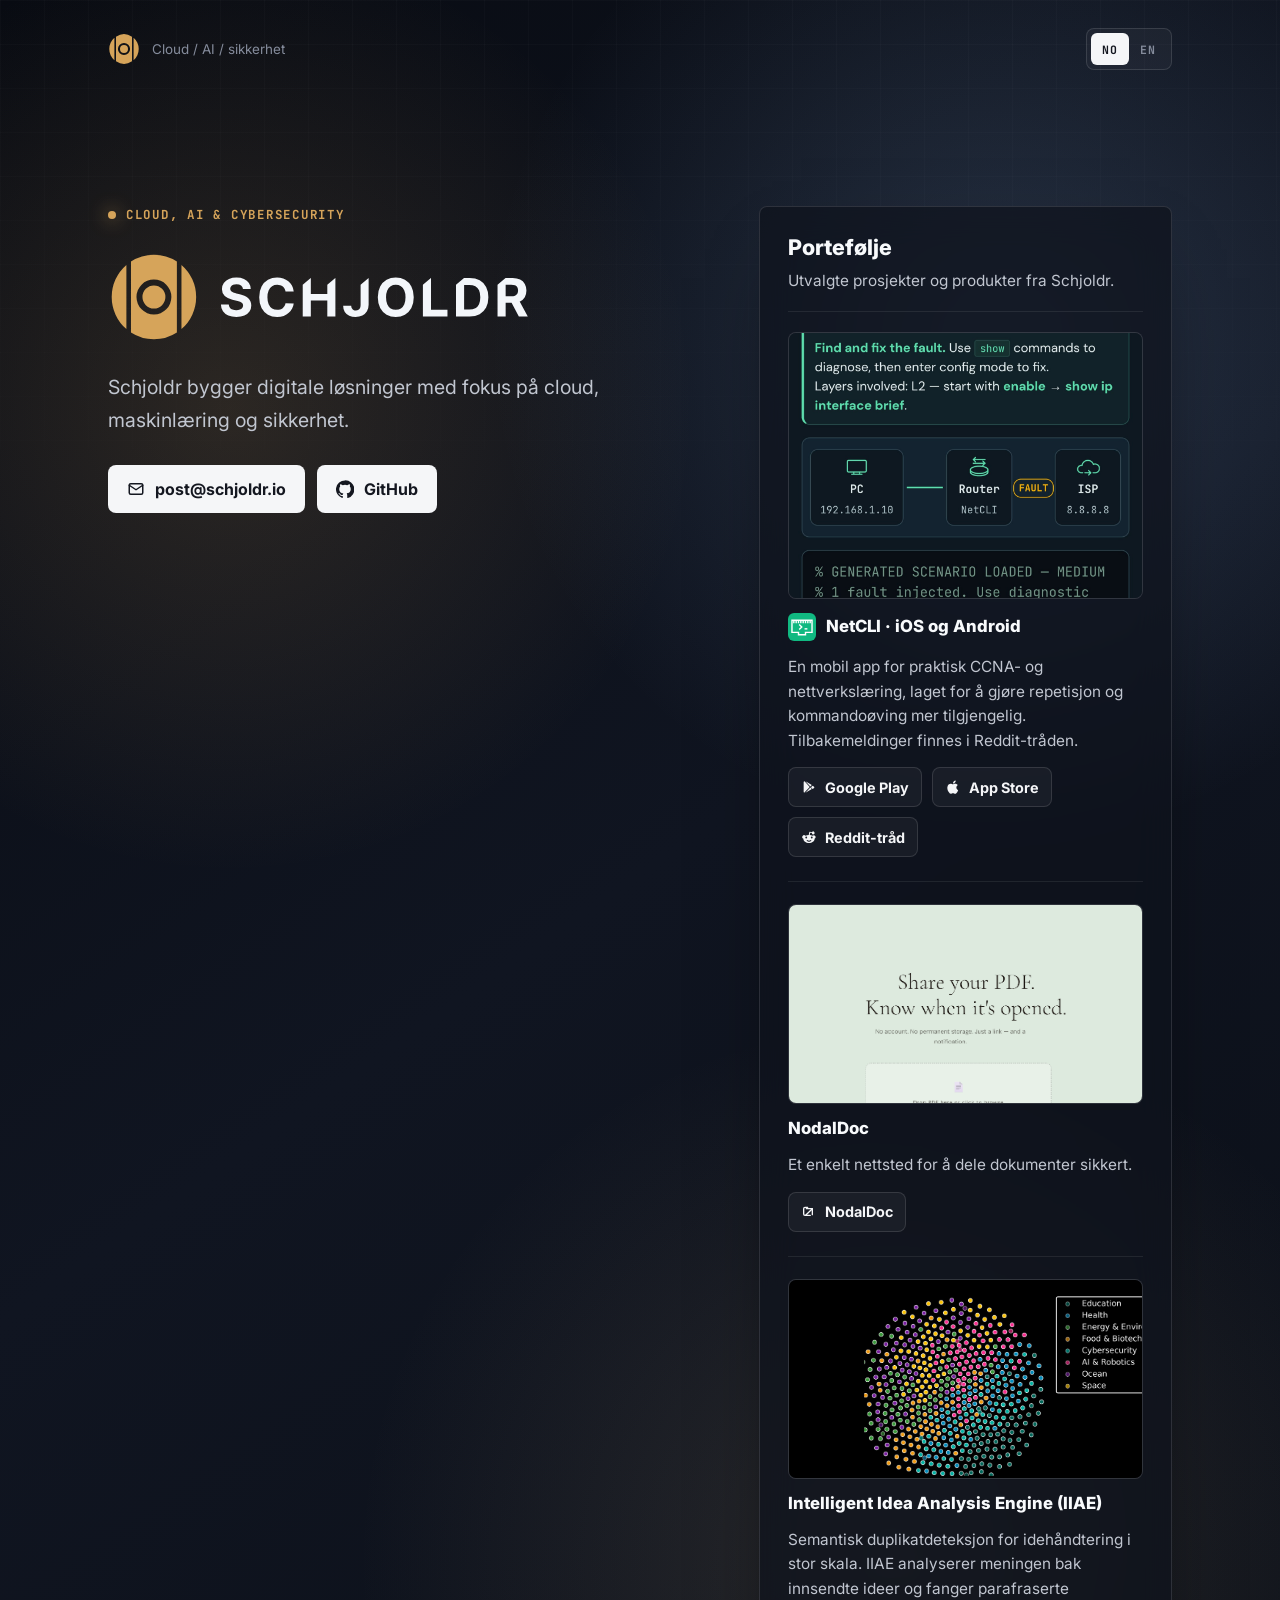
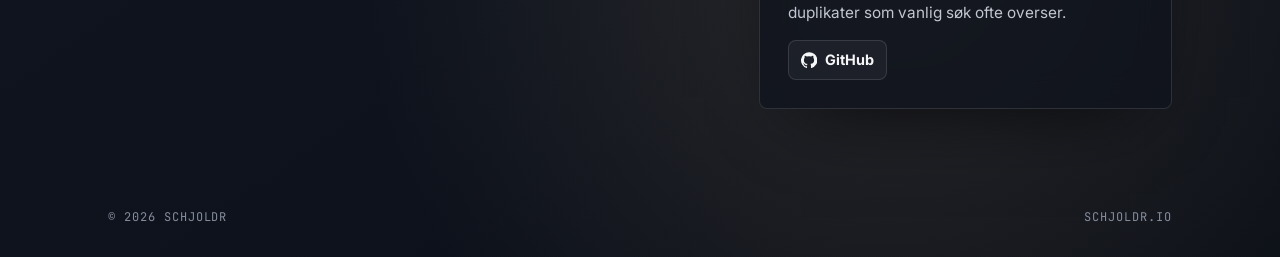
==== commit 609f4a44: "Forside: bronse for Schjoldr, grønt kun for NetCLI, nytt NetCLI-kort" ====
--- a/index.html
+++ b/index.html
@@ -35,7 +35,7 @@
       --border: rgba(255, 255, 255, 0.12);
       --accent: #8ab0e0;
       --gold: #c9b089;
-      --green: #7ad0a6;
+      --bronze: #d6a45a;
       --shadow: 0 30px 80px -42px rgba(0, 0, 0, 0.9);
     }
 
@@ -55,7 +55,7 @@
       font-family: "Inter", -apple-system, BlinkMacSystemFont, "Segoe UI", sans-serif;
       color: var(--text);
       background:
-        radial-gradient(circle at 18% 22%, rgba(122, 208, 166, 0.16), transparent 26%),
+        radial-gradient(circle at 18% 22%, rgba(214, 164, 90, 0.16), transparent 26%),
         radial-gradient(circle at 78% 18%, rgba(138, 176, 224, 0.20), transparent 28%),
         radial-gradient(circle at 70% 84%, rgba(201, 176, 137, 0.15), transparent 30%),
         linear-gradient(145deg, #080b12 0%, #101521 48%, #0b0f17 100%);
@@ -176,7 +176,7 @@
       align-items: center;
       width: fit-content;
       gap: 10px;
-      color: var(--green);
+      color: var(--bronze);
       font-family: "JetBrains Mono", monospace;
       font-size: 0.78rem;
       font-weight: 700;
@@ -189,8 +189,8 @@
       width: 8px;
       height: 8px;
       border-radius: 999px;
-      background: var(--green);
-      box-shadow: 0 0 18px rgba(122, 208, 166, 0.92);
+      background: var(--bronze);
+      box-shadow: 0 0 18px rgba(214, 164, 90, 0.92);
     }
 
     h1 {
@@ -366,6 +366,18 @@
       letter-spacing: 0;
     }
 
+    .app-title {
+      display: flex;
+      align-items: center;
+      gap: 10px;
+    }
+
+    .app-title img {
+      display: block;
+      width: 28px;
+      height: 28px;
+    }
+
     .app-card p {
       color: var(--text-soft);
       font-size: 0.96rem;
@@ -397,8 +409,8 @@
 
     .mini-link:hover {
       transform: translateY(-1px);
-      border-color: rgba(122, 208, 166, 0.58);
-      background: rgba(122, 208, 166, 0.09);
+      border-color: rgba(214, 164, 90, 0.58);
+      background: rgba(214, 164, 90, 0.09);
     }
 
     .mini-link svg {
@@ -539,8 +551,8 @@
         </div>
 
         <div class="app-card">
-          <img class="project-image project-image-phone" src="assets/images/netcli-preview.png" alt="NetCLI app forhåndsvisning" data-i18n-attr="alt:netcliImageAlt" />
-          <h2 data-i18n="appTitle">NetCLI for Android</h2>
+          <img class="project-image project-image-phone" src="assets/images/netcli-terminal.jpg" alt="NetCLI app forhåndsvisning" data-i18n-attr="alt:netcliImageAlt" />
+          <h2 class="app-title"><img src="assets/brand/netcli-icon.svg" alt="" width="28" height="28" /><span data-i18n="appTitle">NetCLI · iOS og Android</span></h2>
           <p data-i18n="appDescription">
             En mobil app for praktisk CCNA- og nettverkslæring, laget for å gjøre repetisjon og kommandoøving mer tilgjengelig. Tilbakemeldinger finnes i Reddit-tråden.
           </p>
@@ -617,7 +629,7 @@
         lead: "Schjoldr bygger digitale løsninger med fokus på cloud, maskinlæring og sikkerhet.",
         portfolioTitle: "Portefølje",
         portfolioDescription: "Utvalgte prosjekter og produkter fra Schjoldr.",
-        appTitle: "NetCLI for Android",
+        appTitle: "NetCLI · iOS og Android",
         appDescription: "En mobil app for praktisk CCNA- og nettverkslæring, laget for å gjøre repetisjon og kommandoøving mer tilgjengelig. Tilbakemeldinger finnes i Reddit-tråden.",
         netcliImageAlt: "NetCLI app forhåndsvisning",
         redditLink: "Reddit-tråd",
@@ -643,7 +655,7 @@
         lead: "Schjoldr builds digital solutions with a focus on cloud, machine learning, and security.",
         portfolioTitle: "Portfolio",
         portfolioDescription: "Selected projects and products from Schjoldr.",
-        appTitle: "NetCLI for Android",
+        appTitle: "NetCLI · iOS and Android",
         appDescription: "A mobile app for practical CCNA networking study, built to make review and command practice easier to access. User feedback is available in the Reddit thread.",
         netcliImageAlt: "NetCLI app preview",
         redditLink: "Reddit thread",
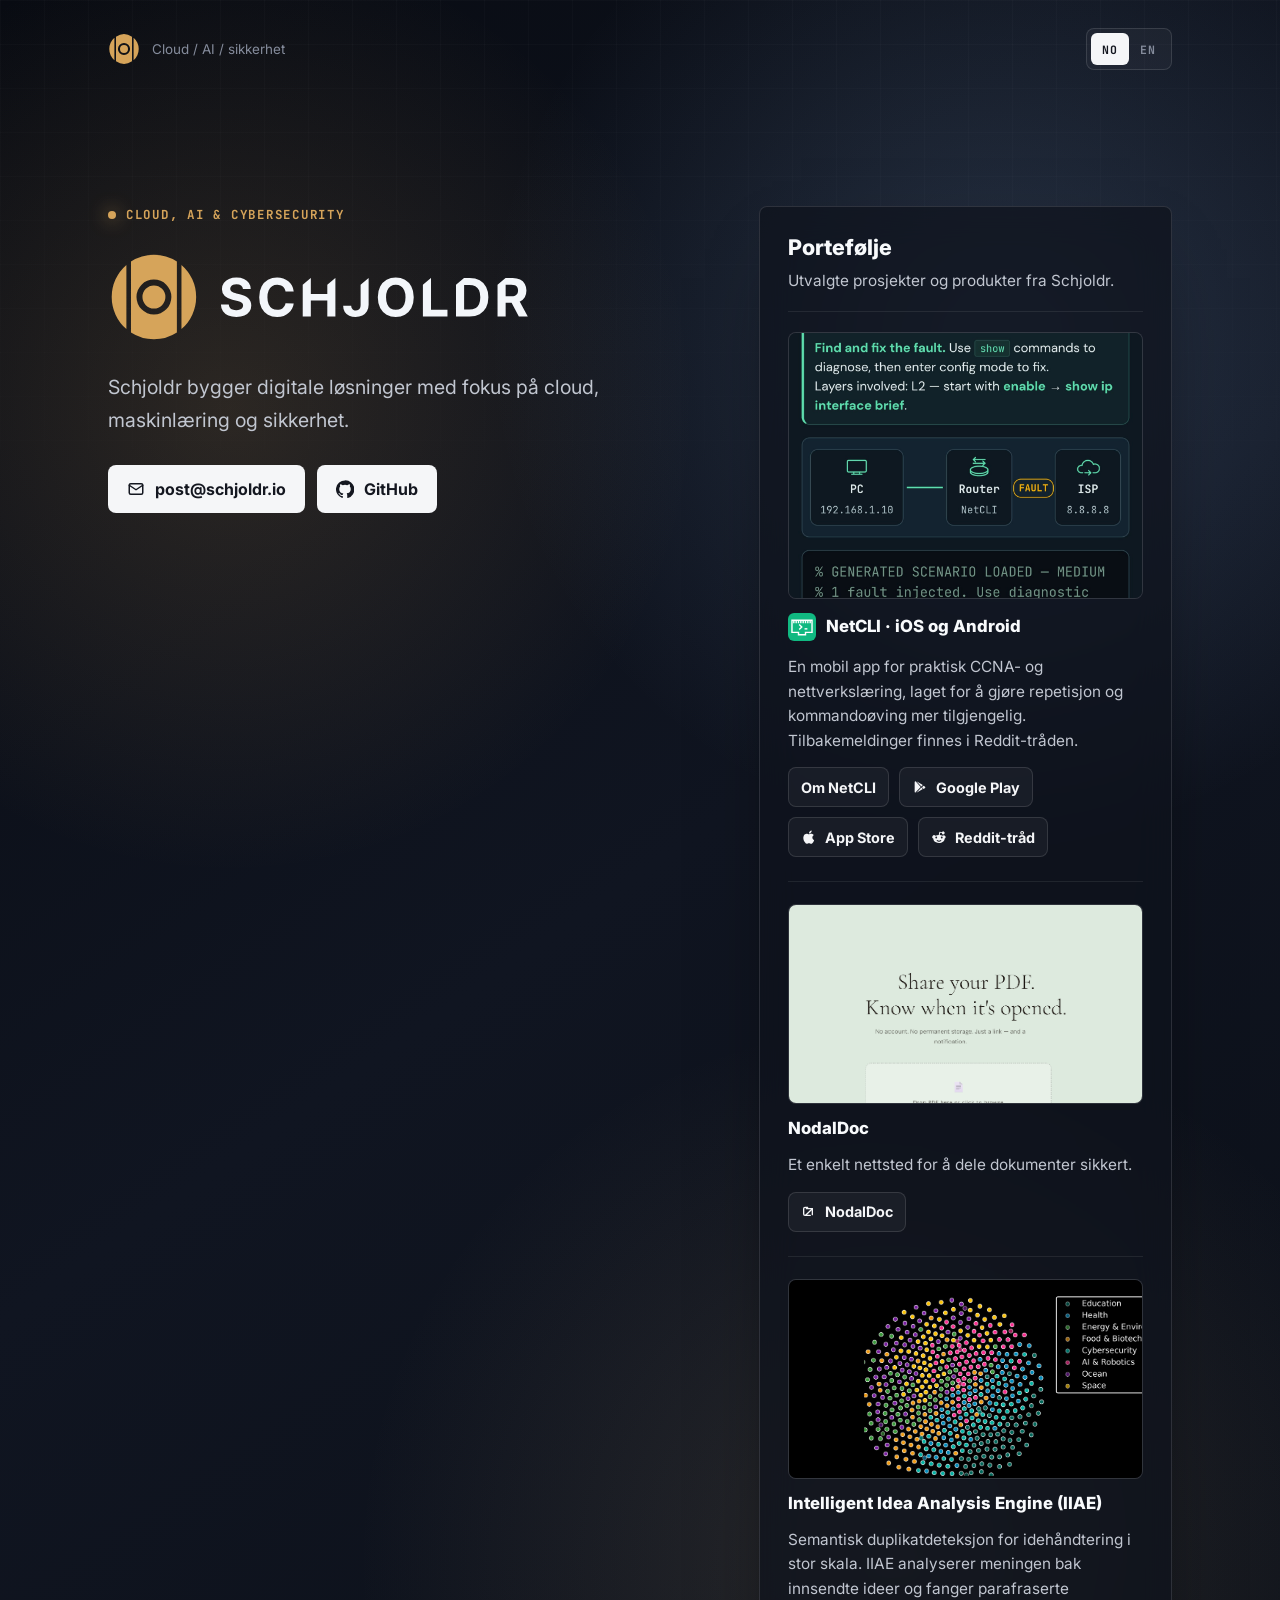
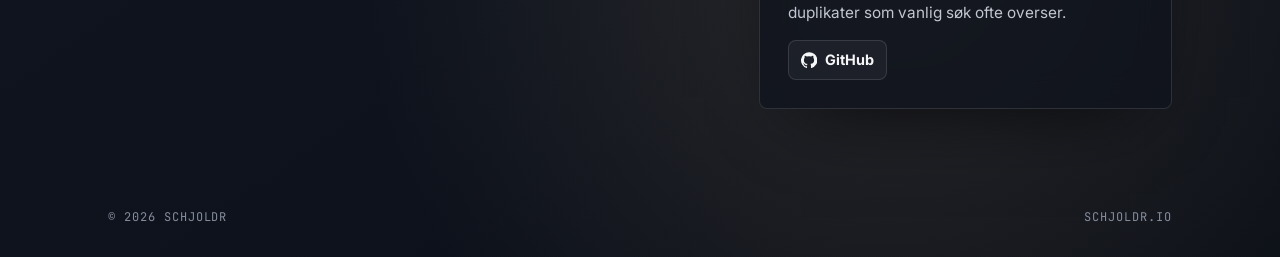
==== commit 7b913157: "Add the NetCLI product and community page" ====
--- a/index.html
+++ b/index.html
@@ -557,6 +557,7 @@
             En mobil app for praktisk CCNA- og nettverkslæring, laget for å gjøre repetisjon og kommandoøving mer tilgjengelig. Tilbakemeldinger finnes i Reddit-tråden.
           </p>
           <div class="mini-actions" aria-label="NetCLI lenker" data-i18n-attr="aria-label:appLinksLabel">
+            <a class="mini-link" href="netcli/" data-i18n="appWebsite">Om NetCLI</a>
             <a class="mini-link" href="https://play.google.com/store/apps/details?id=io.schjoldr.netcli&amp;pcampaignid=web_share" target="_blank" rel="noopener noreferrer">
               <svg viewBox="0 0 24 24" fill="currentColor" aria-hidden="true">
                 <path d="M5.31 3.2A1.55 1.55 0 0 0 4 4.73v14.54c0 .54.28 1.03.74 1.31l8.33-8.4L5.31 3.2Zm8.73 7.99 2.19-2.2L6.67 3.51l7.37 7.68Zm2.2 3.82-2.2-2.2-7.37 7.68 9.57-5.48Zm1.15-4.95-2.38 2.4 2.38 2.4 1.78-1.02a1.55 1.55 0 0 0 0-2.76l-1.78-1.02Z" />
@@ -634,6 +635,7 @@
         netcliImageAlt: "NetCLI app forhåndsvisning",
         redditLink: "Reddit-tråd",
         appLinksLabel: "NetCLI lenker",
+        appWebsite: "Om NetCLI",
         nodalTitle: "NodalDoc",
         nodalDescription: "Et enkelt nettsted for å dele dokumenter sikkert.",
         nodalImageAlt: "NodalDoc forhåndsvisning",
@@ -660,6 +662,7 @@
         netcliImageAlt: "NetCLI app preview",
         redditLink: "Reddit thread",
         appLinksLabel: "NetCLI links",
+        appWebsite: "About NetCLI",
         nodalTitle: "NodalDoc",
         nodalDescription: "A lightweight site for sharing documents clearly and securely.",
         nodalImageAlt: "NodalDoc preview",
